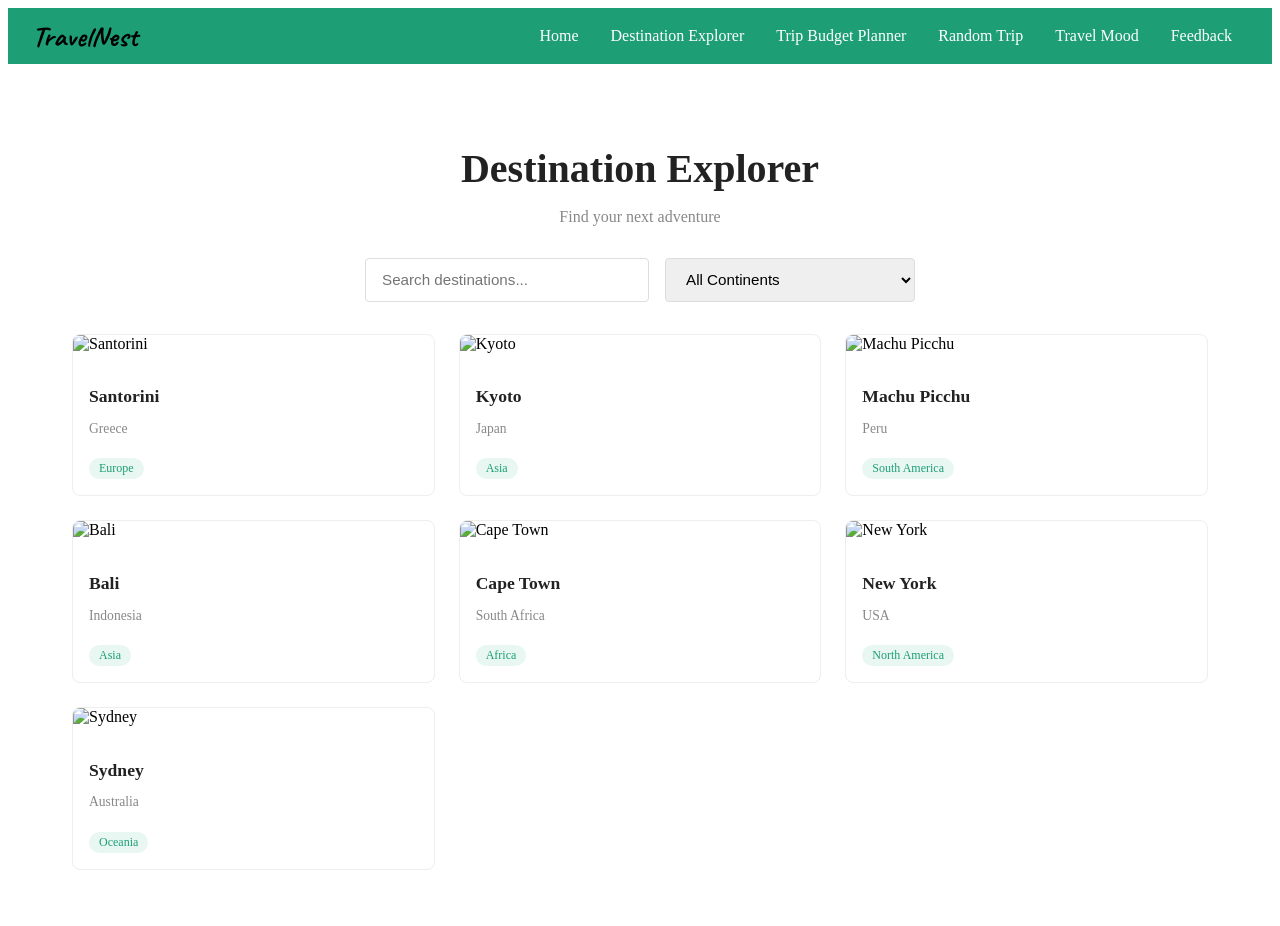
==== destinations.html @ 835ecd50 "Upload TravelNest website files" ====
<!DOCTYPE html>
<html>
<head>
  <title>Destination Explorer - TravelNest</title>
  <link rel="stylesheet" href="style.css">
  <link href="https://fonts.googleapis.com/css2?family=Caveat:wght@700&display=swap" rel="stylesheet">
  <link rel="icon" href="images/flavcon3.jpg">
  <link rel="manifest" href="manifest.json">
</head>
<body>

<nav>
  <div id="brand">TravelNest</div>
  <div id="hamburger">☰</div>
  <ul id="menu">
    <li><a href="index.html">Home</a></li>
    <li><a href="destinations.html">Destination Explorer</a></li>
    <li><a href="planner.html">Trip Budget Planner</a></li>
    <li><a href="random.html">Random Trip</a></li>
    <li><a href="mood.html">Travel Mood</a></li>
    <li><a href="feedback.html">Feedback</a></li>
  </ul>
</nav>

<section id="explorer">
  <div id="explorer-header">
    <h1>Destination Explorer</h1>
    <p>Find your next adventure</p>
  </div>

  <div id="filters">
    <input type="text" id="search-input" placeholder="Search destinations...">
    <select id="continent-filter">
      <option value="all">All Continents</option>
      <option value="Europe">Europe</option>
      <option value="Asia">Asia</option>
      <option value="Africa">Africa</option>
      <option value="North America">North America</option>
      <option value="South America">South America</option>
      <option value="Oceania">Oceania</option>
    </select>
  </div>

  <div id="cards-container"></div>

  <div id="modal-overlay">
  <div id="modal-box">
    <button id="modal-close">×</button>

    <img id="modal-img" src="" alt="">

    <h2 id="modal-name"></h2>
    <p id="modal-country"></p>
    <p id="modal-desc"></p>

    <h3>Popular Attractions</h3>
    <ul id="modal-attractions"></ul>

    <h3>Travel Cost Comparison</h3>
    <table>
      <thead>
        <tr>
          <th>Category</th>
          <th>Accommodation</th>
          <th>Food</th>
          <th>Transport</th>
        </tr>
      </thead>
      <tbody id="modal-costs-body"></tbody>
    </table>
  </div>
</div>

</section>

<script src="destinations.js"></script>
<script src="script.js"></script>

</body>
</html>
---- style.css ----
nav div:first-child {
  font-family: 'Caveat', cursive;
  font-size: 1.8rem;
  font-weight: 700;
}

nav {
  display: flex;              
  align-items: center;       
  justify-content: space-between; 
  padding: 0 1.5rem;         
  height: 56px;
  background: #1D9E75;
}

#menu {
  list-style: none;          
  margin: 0;
  padding: 0;
  display: flex;              
}

#menu li a {
  display: block;             
  padding: 0 1rem;
  line-height: 56px;          
  color: white;
  text-decoration: none;      
}

#menu li a:hover {
  background: rgba(0,0,0,0.1); 
}

#hamburger {
  display: none;              
  cursor: pointer;
  font-size: 1.5rem;
  color: white;
}

/* ── MOBILE BREAKPOINT ───────────────────── */
@media (max-width: 768px) {    

  #hamburger {
    display: block;           
  }

  #menu {
    display: none;           
    position: absolute;     
    top: 56px;              
    left: 0;
    right: 0;
    flex-direction: column;  
    background: #1D9E75;
  }

  #menu.open {
    display: flex;          
  }

  nav {
    position: relative;      
  }
}

/* ── HERO ───────────────────────────────── */
#hero {
  display: grid;
  grid-template-columns: 1fr 1fr;
  height: 520px;
}

#hero-text {
  display: flex;
  flex-direction: column;
  justify-content: center;
  padding: 3rem 4rem;
  background: #f4f9f7;
}

#quote-label {
  font-size: 0.85rem;
  text-transform: uppercase;
  letter-spacing: 2px;
  color: #1D9E75;
  margin-bottom: 1.2rem;
}

#quote {
  font-size: 1.8rem;
  font-weight: 700;
  color: #222;
  line-height: 1.4;
  margin-bottom: 1rem;
  opacity: 1;
  transition: opacity 0.5s ease;
}

#quote-place {
  font-size: 0.95rem;
  color: #888;
}

#hero-image img {
  width: 100%;
  height: 100%;
  object-fit: cover;
}

@media (max-width: 768px) {
  #hero {
    grid-template-columns: 1fr;
    height: auto;
  }

  #hero-text {
    padding: 2rem;
  }

  #hero-image {
    height: 260px;
  }
}

/* ── PARALLAX BANNER ────────────────────── */
.parallax-banner {
  height: 300px;
  background-image: url('images/os-x-mountain-lion-5120x3200-24072.jpg');
  background-attachment: fixed;
  background-size: cover;
  background-position: center;
}


/* ── DESTINATION OF THE DAY ─────────────── */
#destination {
  display: grid;
  grid-template-columns: 1fr 1fr;
  height: 500px;
}

#destination-image img {
  width: 100%;
  height: 100%;
  object-fit: cover;
}

#destination-text {
  display: flex;
  flex-direction: column;
  justify-content: center;
  padding: 3rem 4rem;
  background: #f4f9f7;
}

#destination-label {
  font-size: 0.85rem;
  text-transform: uppercase;
  letter-spacing: 2px;
  color: #1D9E75;
  margin-bottom: 1rem;
}

#destination-name {
  font-size: 2.2rem;
  font-weight: 700;
  color: #222;
  margin-bottom: 0.5rem;
}

#destination-country {
  font-size: 1rem;
  color: #1D9E75;
  margin-bottom: 1rem;
}

#destination-desc {
  font-size: 0.95rem;
  color: #555;
  line-height: 1.7;
}

@media (max-width: 768px) {
  #destination {
    grid-template-columns: 1fr;
    height: auto;
  }

  #destination-image {
    height: 260px;
  }

  #destination-text {
    padding: 2rem;
  }
}

/* ── FOOTER ─────────────────────────────── */
footer {
  background: #111;
  color: #ccc;
  padding: 3rem 4rem 1rem;
  display: grid;
  grid-template-columns: 1fr 1fr;
  gap: 2rem;
}

#footer-links h3,
#footer-newsletter h3 {
  color: white;
  font-size: 1rem;
  margin-bottom: 1rem;
  text-transform: uppercase;
  letter-spacing: 1px;
}

#footer-links ul {
  list-style: none;
  padding: 0;
}

#footer-links ul li {
  margin-bottom: 0.6rem;
}

#footer-links ul li a {
  color: #ccc;
  text-decoration: none;
  font-size: 0.9rem;
}

#footer-links ul li a:hover {
  color: #1D9E75;
}

#footer-newsletter p {
  font-size: 0.9rem;
  margin-bottom: 1rem;
  color: #aaa;
}

#newsletter-form {
  display: flex;
  gap: 8px;
}

#newsletter-email {
  flex: 1;
  padding: 0.6rem 1rem;
  border: none;
  border-radius: 4px;
  font-size: 0.9rem;
  background: #222;
  color: white;
}

#newsletter-btn {
  padding: 0.6rem 1.2rem;
  background: #1D9E75;
  color: white;
  border: none;
  border-radius: 4px;
  cursor: pointer;
  font-size: 0.9rem;
}

#newsletter-btn:hover {
  background: #16785a;
}

#newsletter-msg {
  margin-top: 0.8rem;
  font-size: 0.85rem;
  color: #1D9E75;
}

#footer-bottom {
  grid-column: 1 / -1;
  border-top: 1px solid #222;
  padding-top: 1rem;
  text-align: center;
  font-size: 0.8rem;
  color: #555;
}

@media (max-width: 768px) {
  footer {
    grid-template-columns: 1fr;
    padding: 2rem;
  }
}


/* ── EXPLORER ───────────────────────────── */
#explorer {
  padding: 3rem 4rem;
}

#explorer-header {
  text-align: center;
  margin-bottom: 2rem;
}

#explorer-header h1 {
  font-size: 2.5rem;
  font-weight: 700;
  color: #222;
  margin-bottom: 0.5rem;
}

#explorer-header p {
  color: #888;
  font-size: 1rem;
}

#filters {
  display: flex;
  gap: 1rem;
  margin-bottom: 2rem;
  justify-content: center;
}

#search-input,
#continent-filter {
  padding: 0.7rem 1rem;
  border: 1px solid #ddd;
  border-radius: 4px;
  font-size: 0.95rem;
  width: 250px;
}

#search-input:focus,
#continent-filter:focus {
  outline: none;
  border-color: #1D9E75;
}

#cards-container {
  display: grid;
  grid-template-columns: repeat(auto-fit, minmax(280px, 1fr));
  gap: 1.5rem;
}

.card {
  border-radius: 8px;
  overflow: hidden;
  border: 1px solid #eee;
  cursor: pointer;
  transition: transform 0.2s ease, box-shadow 0.2s ease;
}

.card:hover {
  transform: translateY(-5px);
  box-shadow: 0 8px 24px rgba(0,0,0,0.1);
}

.card img {
  width: 100%;
  height: 200px;
  object-fit: cover;
}

.card-info {
  padding: 1rem;
}

.card-info h3 {
  font-size: 1.1rem;
  font-weight: 700;
  color: #222;
  margin-bottom: 0.3rem;
}

.card-info p {
  font-size: 0.85rem;
  color: #888;
}

.card-info span {
  display: inline-block;
  margin-top: 0.5rem;
  font-size: 0.75rem;
  background: #e8f7f2;
  color: #1D9E75;
  padding: 3px 10px;
  border-radius: 20px;
}

@media (max-width: 768px) {
  #explorer {
    padding: 2rem;
  }

  #filters {
    flex-direction: column;
    align-items: center;
  }
}

/* ── PLANNER ────────────────────────────── */
#planner {
  max-width: 600px;
  margin: 4rem auto;
  padding: 0 2rem;
}

#planner-header {
  text-align: center;
  margin-bottom: 2rem;
}

#planner-header h1 {
  font-size: 2.5rem;
  font-weight: 700;
  color: #222;
  margin-bottom: 0.5rem;
}

#planner-header p {
  color: #888;
  font-size: 1rem;
}

#planner-form {
  background: #f4f9f7;
  padding: 2rem;
  border-radius: 12px;
  border: 1px solid #e0f0ea;
}

.form-group {
  margin-bottom: 1.2rem;
}

.form-group label {
  display: block;
  font-size: 0.9rem;
  font-weight: 700;
  color: #444;
  margin-bottom: 0.4rem;
}

.form-group input {
  width: 100%;
  padding: 0.7rem 1rem;
  border: 1px solid #ddd;
  border-radius: 6px;
  font-size: 0.95rem;
}

.form-group input:focus {
  outline: none;
  border-color: #1D9E75;
}

#planner-btn {
  width: 100%;
  padding: 0.8rem;
  background: #1D9E75;
  color: white;
  border: none;
  border-radius: 6px;
  font-size: 1rem;
  cursor: pointer;
  margin-top: 0.5rem;
  transition: background 0.2s ease;
}

#planner-btn:hover {
  background: #16785a;
}

#planner-error {
  color: red;
  font-size: 0.85rem;
  margin-top: 0.8rem;
  text-align: center;
}

#planner-results {
  margin-top: 2rem;
  background: #f4f9f7;
  padding: 2rem;
  border-radius: 12px;
  border: 1px solid #e0f0ea;
  display: none;
}

#planner-results h2 {
  font-size: 1.3rem;
  font-weight: 700;
  color: #222;
  margin-bottom: 1.5rem;
  text-align: center;
}

#results-grid {
  display: grid;
  grid-template-columns: 1fr 1fr;
  gap: 1rem;
  margin-bottom: 1.5rem;
}

.result-card {
  background: white;
  border-radius: 8px;
  padding: 1rem;
  border: 1px solid #e0f0ea;
  text-align: center;
}

.result-label {
  font-size: 0.8rem;
  color: #888;
  margin-bottom: 0.4rem;
  text-transform: uppercase;
  letter-spacing: 1px;
}

.result-value {
  font-size: 1.2rem;
  font-weight: 700;
  color: #222;
}

#progress-bar-container {
  background: #ddd;
  border-radius: 20px;
  height: 12px;
  margin-bottom: 0.5rem;
  overflow: hidden;
}

#progress-bar {
  height: 100%;
  width: 0%;
  border-radius: 20px;
  background: #1D9E75;
  transition: width 0.8s ease;
}

#progress-label {
  font-size: 0.85rem;
  color: #888;
  text-align: center;
  margin-bottom: 1.5rem;
}

#save-btn {
  width: 100%;
  padding: 0.8rem;
  background: #222;
  color: white;
  border: none;
  border-radius: 6px;
  font-size: 1rem;
  cursor: pointer;
  transition: background 0.2s ease;
}

#save-btn:hover {
  background: #444;
}

#save-msg {
  color: #1D9E75;
  font-size: 0.85rem;
  margin-top: 0.8rem;
  text-align: center;
}

/* ── RANDOM TRIP ────────────────────────── */
#random {
  max-width: 700px;
  margin: 4rem auto;
  padding: 0 2rem;
}

#random-header {
  text-align: center;
  margin-bottom: 2rem;
}

#random-header h1 {
  font-size: 2.5rem;
  font-weight: 700;
  color: #222;
  margin-bottom: 0.5rem;
}

#random-header p {
  color: #888;
  font-size: 1rem;
}

#random-form {
  background: #f4f9f7;
  padding: 2rem;
  border-radius: 12px;
  border: 1px solid #e0f0ea;
  margin-bottom: 2rem;
}

#random-form .form-group select {
  width: 100%;
  padding: 0.7rem 1rem;
  border: 1px solid #ddd;
  border-radius: 6px;
  font-size: 0.95rem;
}

#random-form .form-group select:focus {
  outline: none;
  border-color: #1D9E75;
}

#random-btn {
  width: 100%;
  padding: 0.8rem;
  background: #1D9E75;
  color: white;
  border: none;
  border-radius: 6px;
  font-size: 1rem;
  cursor: pointer;
  margin-top: 0.5rem;
  transition: background 0.2s ease, transform 0.2s ease;
}

#random-btn:hover {
  background: #16785a;
  transform: scale(1.02);
}

#random-btn:active {
  transform: scale(0.98);
}

#random-result {
  display: none;
  background: #f4f9f7;
  border-radius: 12px;
  border: 1px solid #e0f0ea;
  overflow: hidden;
}

#random-result img {
  width: 100%;
  height: 250px;
  object-fit: cover;
}

#random-info {
  padding: 2rem;
}

#random-label {
  font-size: 0.85rem;
  text-transform: uppercase;
  letter-spacing: 2px;
  color: #1D9E75;
  margin-bottom: 0.5rem;
}

#random-name {
  font-size: 2rem;
  font-weight: 700;
  color: #222;
  margin-bottom: 0.3rem;
}

#random-country {
  color: #888;
  font-size: 0.95rem;
  margin-bottom: 1rem;
}

#random-desc {
  color: #555;
  font-size: 0.95rem;
  line-height: 1.7;
  margin-bottom: 1.5rem;
}

#wishlist-btn {
  padding: 0.6rem 1.5rem;
  background: #222;
  color: white;
  border: none;
  border-radius: 6px;
  font-size: 0.9rem;
  cursor: pointer;
  transition: background 0.2s ease;
}

#wishlist-btn:hover {
  background: #444;
}

#wishlist-msg {
  color: #1D9E75;
  font-size: 0.85rem;
  margin-top: 0.8rem;
}

/* ── MOOD ───────────────────────────────── */
#mood {
  max-width: 800px;
  margin: 4rem auto;
  padding: 0 2rem;
}

#mood-header {
  text-align: center;
  margin-bottom: 3rem;
}

#mood-header h1 {
  font-size: 2.5rem;
  font-weight: 700;
  color: #222;
  margin-bottom: 0.5rem;
}

#mood-header p {
  color: #888;
  font-size: 1rem;
}

#sounds-section {
  background: #f4f9f7;
  border-radius: 12px;
  border: 1px solid #e0f0ea;
  padding: 2rem;
  margin-bottom: 2rem;
  text-align: center;
}

#sounds-section h2 {
  font-size: 1.3rem;
  font-weight: 700;
  color: #222;
  margin-bottom: 0.5rem;
}

#sounds-section p {
  color: #888;
  font-size: 0.9rem;
  margin-bottom: 1.5rem;
}

#sound-buttons {
  display: flex;
  gap: 1rem;
  justify-content: center;
  flex-wrap: wrap;
  margin-bottom: 1rem;
}

.sound-btn {
  padding: 0.7rem 1.5rem;
  border: 1px solid #ddd;
  border-radius: 20px;
  background: white;
  font-size: 0.95rem;
  cursor: pointer;
  transition: all 0.2s ease;
}

.sound-btn:hover {
  border-color: #1D9E75;
  color: #1D9E75;
}

.sound-btn.active {
  background: #1D9E75;
  color: white;
  border-color: #1D9E75;
}

#sound-status {
  font-size: 0.85rem;
  color: #1D9E75;
  margin-top: 0.5rem;
}

#visited-section {
  background: #f4f9f7;
  border-radius: 12px;
  border: 1px solid #e0f0ea;
  padding: 2rem;
}

#visited-section h2 {
  font-size: 1.3rem;
  font-weight: 700;
  color: #222;
  margin-bottom: 0.5rem;
}

#visited-section p {
  color: #888;
  font-size: 0.9rem;
  margin-bottom: 1.5rem;
}

#visited-cards {
  display: grid;
  grid-template-columns: repeat(auto-fit, minmax(200px, 1fr));
  gap: 1rem;
}

.visited-card {
  background: white;
  border-radius: 8px;
  border: 1px solid #e0f0ea;
  overflow: hidden;
  text-align: center;
}

.visited-card img {
  width: 100%;
  height: 120px;
  object-fit: cover;
}

.visited-card-info {
  padding: 0.8rem;
}

.visited-card-info h3 {
  font-size: 0.95rem;
  font-weight: 700;
  color: #222;
  margin-bottom: 0.8rem;
}

.visited-card-buttons {
  display: flex;
  gap: 6px;
  justify-content: center;
}

.mark-btn {
  font-size: 0.75rem;
  padding: 4px 10px;
  border-radius: 20px;
  border: 1px solid #ddd;
  background: white;
  cursor: pointer;
  transition: all 0.2s ease;
}

.mark-btn:hover {
  border-color: #1D9E75;
  color: #1D9E75;
}

.mark-btn.active {
  background: #1D9E75;
  color: white;
  border-color: #1D9E75;
}

@media (max-width: 768px) {
  #mood {
    padding: 2rem;
  }

  #sound-buttons {
    gap: 0.5rem;
  }
}

/* ── FEEDBACK ───────────────────────────── */
#feedback {
  max-width: 700px;
  margin: 4rem auto;
  padding: 0 2rem;
}

#feedback-header {
  text-align: center;
  margin-bottom: 2rem;
}

#feedback-header h1 {
  font-size: 2.5rem;
  font-weight: 700;
  color: #222;
  margin-bottom: 0.5rem;
}

#feedback-header p {
  color: #888;
  font-size: 1rem;
}

#feedback-form {
  background: #f4f9f7;
  padding: 2rem;
  border-radius: 12px;
  border: 1px solid #e0f0ea;
  margin-bottom: 3rem;
}

#feedback-form textarea {
  width: 100%;
  padding: 0.7rem 1rem;
  border: 1px solid #ddd;
  border-radius: 6px;
  font-size: 0.95rem;
  resize: vertical;
  font-family: Arial, sans-serif;
}

#feedback-form textarea:focus {
  outline: none;
  border-color: #1D9E75;
}

#feedback-btn {
  width: 100%;
  padding: 0.8rem;
  background: #1D9E75;
  color: white;
  border: none;
  border-radius: 6px;
  font-size: 1rem;
  cursor: pointer;
  margin-top: 0.5rem;
  transition: background 0.2s ease;
}

#feedback-btn:hover {
  background: #16785a;
}

#feedback-error {
  color: red;
  font-size: 0.85rem;
  margin-top: 0.8rem;
  text-align: center;
}

#feedback-success {
  color: #1D9E75;
  font-size: 0.85rem;
  margin-top: 0.8rem;
  text-align: center;
}

/* ── FAQ ────────────────────────────────── */
#faq-section h2 {
  font-size: 1.5rem;
  font-weight: 700;
  color: #222;
  margin-bottom: 1.5rem;
}

.faq-item {
  border: 1px solid #e0f0ea;
  border-radius: 8px;
  margin-bottom: 0.8rem;
  overflow: hidden;
}

.faq-question {
  width: 100%;
  text-align: left;
  padding: 1rem 1.2rem;
  background: #f4f9f7;
  border: none;
  font-size: 0.95rem;
  font-weight: 700;
  color: #222;
  cursor: pointer;
  display: flex;
  justify-content: space-between;
  align-items: center;
  transition: background 0.2s ease;
}

.faq-question::after {
  content: '+';
  font-size: 1.2rem;
  color: #1D9E75;
}

.faq-question.open::after {
  content: '−';
}

.faq-question:hover {
  background: #e8f7f2;
}

.faq-answer {
  display: none;
  padding: 1rem 1.2rem;
  background: white;
  font-size: 0.9rem;
  color: #555;
  line-height: 1.7;
}

.faq-answer.open {
  display: block;
}

@media (max-width: 768px) {
  #feedback {
    padding: 2rem;
  }
}

/* ── DESTINATION MODAL ─────────────────── */
#modal-overlay {
  display: none;
  position: fixed;
  inset: 0;
  background: rgba(0,0,0,0.6);
  justify-content: center;
  align-items: center;
  padding: 2rem;
  z-index: 1000;
}

#modal-overlay.open {
  display: flex;
}

#modal-box {
  background: white;
  max-width: 700px;
  width: 100%;
  max-height: 90vh;
  overflow-y: auto;
  border-radius: 12px;
  padding: 2rem;
  position: relative;
}

#modal-close {
  position: absolute;
  top: 10px;
  right: 15px;
  background: #1D9E75;
  color: white;
  border: none;
  font-size: 1.5rem;
  width: 35px;
  height: 35px;
  border-radius: 50%;
  cursor: pointer;
}

#modal-img {
  width: 100%;
  height: 250px;
  object-fit: cover;
  border-radius: 8px;
  margin-bottom: 1rem;
}

#modal-box table {
  width: 100%;
  border-collapse: collapse;
  margin-top: 1rem;
}

#modal-box th,
#modal-box td {
  border: 1px solid #ddd;
  padding: 0.7rem;
  text-align: left;
}

#modal-box th {
  background: #f4f9f7;
  color: #1D9E75;
}

@media (max-width: 768px) {
  #modal-box {
    padding: 1rem;
  }

  #modal-box table {
    font-size: 0.8rem;
  }
}
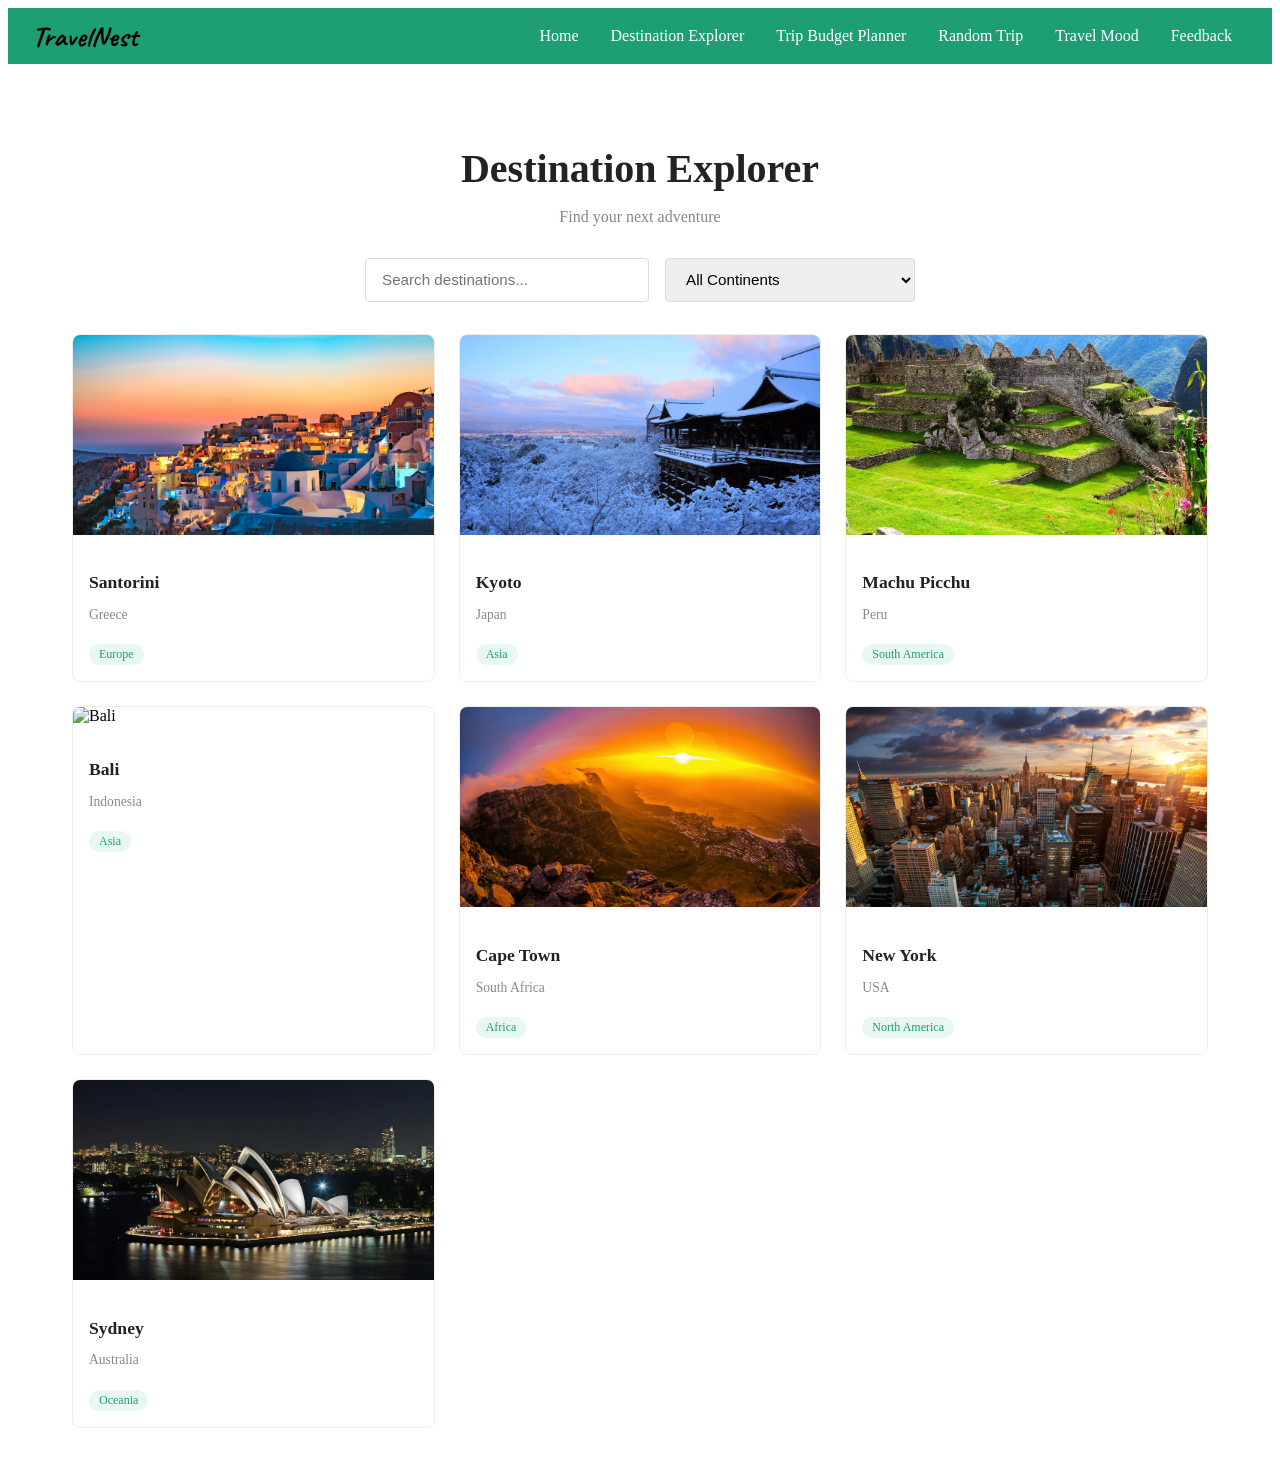
==== commit bc0ae62e: "Update destinations.html" ====
--- a/destinations.html
+++ b/destinations.html
@@ -1,6 +1,7 @@
 <!DOCTYPE html>
 <html>
 <head>
+  <meta name="viewport" content="width=device-width, initial-scale=1.0">
   <title>Destination Explorer - TravelNest</title>
   <link rel="stylesheet" href="style.css">
   <link href="https://fonts.googleapis.com/css2?family=Caveat:wght@700&display=swap" rel="stylesheet">
@@ -77,4 +78,4 @@
 <script src="script.js"></script>
 
 </body>
-</html>+</html>
